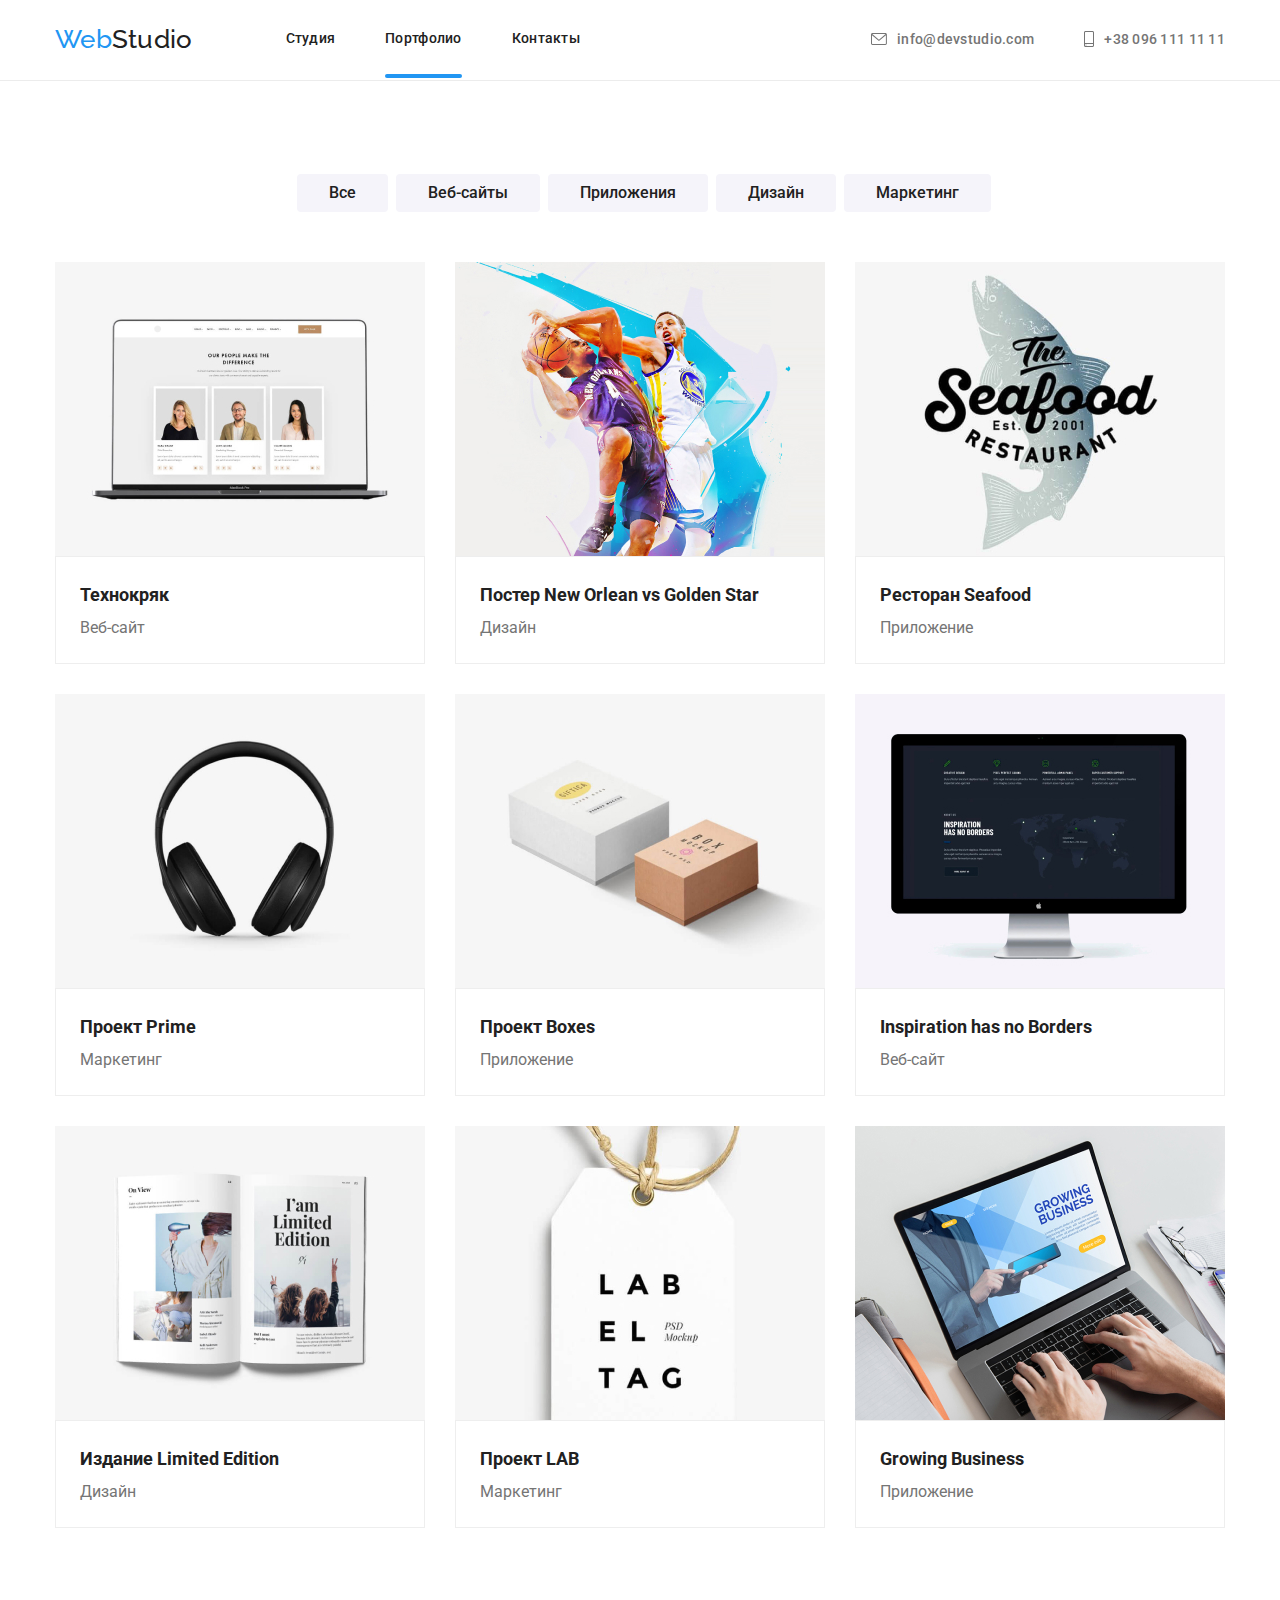
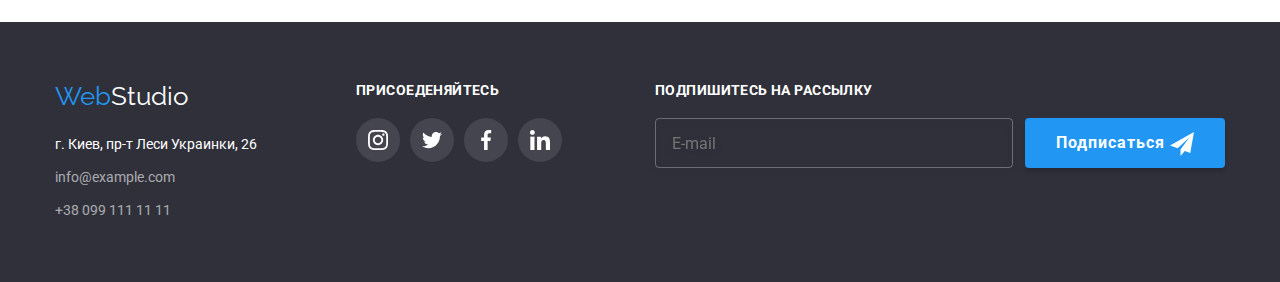
==== portfolio.html @ dbbdf0b3 "adding changes by bem" ====
<!DOCTYPE html>
<html lang="en">
  <head>
    <meta charset="UTF-8" />
    <meta http-equiv="X-UA-Compatible" content="IE=edge" />
    <meta name="viewport" content="width=device-width, initial-scale=1.0" />
    <title>Portfolio</title>
    <link rel="preconnect" href="https://fonts.gstatic.com" />
    <link href="https://fonts.googleapis.com/css2?family=Raleway:wght@700&family=Roboto:wght@400;500;700;900&display=swap" rel="stylesheet" />
    <link rel="stylesheet" href="https://cdnjs.cloudflare.com/ajax/libs/modern-normalize/1.0.0/modern-normalize.min.css" />
    <link rel="stylesheet" href="./css/style.css" />
  </head>

  <!--Шапка меню-->
  <body class="body">
    <header class="header">
      <div class="container main-nav">
        <nav class="header__list-header">
          <a class="logo-header header__logo-header" href="./"><span class="header__web-header">Web</span>Studio</a>
          <ul class="list-header-menu">
            <li><a href="./index.html">Студия</a></li>
            <li><a class="list-header-menu__active" href="./portfolio.html">Портфолио</a></li>
            <li><a href="#address">Контакты</a></li>
          </ul>
        </nav>

        <ul class="header-contacts">
          <li class="header-contacts__header-mail">
            <svg width="16" height="12">
              <use class="header-contacts__header-icons-mail" href="./image/icon/sprite.svg#icon-envelope"></use>
            </svg>
            <a class="contacts link" href="mailto:info@devstudio.com">info@devstudio.com</a>
          </li>
          <li class="header-contacts__header-tel">
            <svg width="10" height="16">
              <use class="header-contacts__header-icons-tel" href="./image/icon/sprite.svg#icon-smartphone"></use>
            </svg>
            <a class="contacts link" href="tel:+380961111111">+38 096 111 11 11</a>
          </li>
        </ul>
      </div>
    </header>

    <!--Кнопки-->
    <main>
      <section class="portfolio">
        <h1 class="visually-hidden">Portfolio</h1>
        <div class="container">
          <ul class="portfolio__button-portfolio">
            <li><button class="portfolio__all-button" type="button">Все</button></li>
            <li><button class="portfolio__all-button" type="button">Веб-сайты</button></li>
            <li><button class="portfolio__all-button" type="button">Приложения</button></li>
            <li><button class="portfolio__all-button" type="button">Дизайн</button></li>
            <li><button class="portfolio__all-button" type="button">Маркетинг</button></li>
          </ul>

          <!--Карточки-->

          <ul class="portfolio__card-list">
            <li class="portfolio__card">
              <a class="portfolio__card-link" href="">
                <div class="portfolio__card-images">
                  <img src="image/img1.jpg" alt="ноутбук с изображением веб-сайта" />
                  <div class="portfolio__card-overlay">
                    <p class="portfolio__text-paragraph">
                      Технокряк это современная площадка распространения коронавируса. Компании используют эту платформу для цифрового шпионажа и атак на защищённые сервера конкурентов. Технокряк это
                      современная площадка распространения коронавируса. Компании используют эту платформу для цифрового шпионажа и атак на защищённые сервера конкурентов.
                    </p>
                  </div>
                </div>
                <div class="portfolio__card-content">
                  <h3 class="portfolio__card-title">Технокряк</h3>
                  <p class="portfolio__card-description">Веб-сайт</p>
                </div>
              </a>
            </li>

            <li class="portfolio__card">
              <a class="portfolio__card-link" href="">
                <div class="portfolio__card-images">
                  <img src="image/img2.jpg" alt="постер баскетбол" />
                  <div class="portfolio__card-overlay">
                    <p class="portfolio__text-paragraph">
                      Технокряк это современная площадка распространения коронавируса. Компании используют эту платформу для цифрового шпионажа и атак на защищённые сервера конкурентов. Технокряк это
                      современная площадка распространения коронавируса. Компании используют эту платформу для цифрового шпионажа и атак на защищённые сервера конкурентов.
                    </p>
                  </div>
                </div>
                <div class="portfolio__card-content">
                  <h3 class="portfolio__card-title">Постер New Orlean vs Golden Star</h3>
                  <p class="portfolio__card-description">Дизайн</p>
                </div>
              </a>
            </li>

            <li class="portfolio__card">
              <a class="portfolio__card-link" href="">
                <div class="portfolio__card-images">
                  <img src="image/img3.jpg" alt="ресторан Seafood" />
                  <div class="portfolio__card-overlay">
                    <p class="portfolio__text-paragraph">
                      Технокряк это современная площадка распространения коронавируса. Компании используют эту платформу для цифрового шпионажа и атак на защищённые сервера конкурентов. Технокряк это
                      современная площадка распространения коронавируса. Компании используют эту платформу для цифрового шпионажа и атак на защищённые сервера конкурентов.
                    </p>
                  </div>
                </div>
                <div class="portfolio__card-content">
                  <h3 class="portfolio__card-title">Ресторан Seafood</h3>
                  <p class="portfolio__card-description">Приложение</p>
                </div>
              </a>
            </li>

            <li class="portfolio__card">
              <a class="portfolio__card-link" href="">
                <div class="portfolio__card-images">
                  <img src="image/img4.jpg" alt="наушники" />
                  <div class="portfolio__card-overlay">
                    <p class="portfolio__text-paragraph">
                      Технокряк это современная площадка распространения коронавируса. Компании используют эту платформу для цифрового шпионажа и атак на защищённые сервера конкурентов. Технокряк это
                      современная площадка распространения коронавируса. Компании используют эту платформу для цифрового шпионажа и атак на защищённые сервера конкурентов.
                    </p>
                  </div>
                </div>
                <div class="portfolio__card-content">
                  <h3 class="portfolio__card-title">Проект Prime</h3>
                  <p class="portfolio__card-description">Маркетинг</p>
                </div>
              </a>
            </li>

            <li class="portfolio__card">
              <a class="portfolio__card-link" href="">
                <div class="portfolio__card-images">
                  <img src="image/img5.jpg" alt="две коробки" />
                  <div class="portfolio__card-overlay">
                    <p class="portfolio__text-paragraph">
                      Технокряк это современная площадка распространения коронавируса. Компании используют эту платформу для цифрового шпионажа и атак на защищённые сервера конкурентов. Технокряк это
                      современная площадка распространения коронавируса. Компании используют эту платформу для цифрового шпионажа и атак на защищённые сервера конкурентов.
                    </p>
                  </div>
                </div>
                <div class="portfolio__card-content">
                  <h3 class="portfolio__card-title">Проект Boxes</h3>
                  <p class="portfolio__card-description">Приложение</p>
                </div>
              </a>
            </li>

            <li class="portfolio__card">
              <a class="portfolio__card-link" href="">
                <div class="portfolio__card-images">
                  <img src="image/img6.jpg" alt="монитор с картой" />
                  <div class="portfolio__card-overlay">
                    <p class="portfolio__text-paragraph">
                      Технокряк это современная площадка распространения коронавируса. Компании используют эту платформу для цифрового шпионажа и атак на защищённые сервера конкурентов. Технокряк это
                      современная площадка распространения коронавируса. Компании используют эту платформу для цифрового шпионажа и атак на защищённые сервера конкурентов.
                    </p>
                  </div>
                </div>
                <div class="portfolio__card-content">
                  <h3 class="portfolio__card-title">Inspiration has no Borders</h3>
                  <p class="portfolio__card-description">Веб-сайт</p>
                </div>
              </a>
            </li>

            <li class="portfolio__card">
              <a class="portfolio__card-link" href="">
                <div class="portfolio__card-images">
                  <img src="image/img7.jpg" alt="Издание Limited Edition" />
                  <div class="portfolio__card-overlay">
                    <p class="portfolio__text-paragraph">
                      Технокряк это современная площадка распространения коронавируса. Компании используют эту платформу для цифрового шпионажа и атак на защищённые сервера конкурентов. Технокряк это
                      современная площадка распространения коронавируса. Компании используют эту платформу для цифрового шпионажа и атак на защищённые сервера конкурентов.
                    </p>
                  </div>
                </div>
                <div class="portfolio__card-content">
                  <h3 class="portfolio__card-title">Издание Limited Edition</h3>
                  <p class="portfolio__card-description">Дизайн</p>
                </div>
              </a>
            </li>

            <li class="portfolio__card">
              <a class="portfolio__card-link" href="">
                <div class="portfolio__card-images">
                  <img src="image/img8.jpg" alt="бирка LAB" />
                  <div class="portfolio__card-overlay">
                    <p class="portfolio__text-paragraph">
                      Технокряк это современная площадка распространения коронавируса. Компании используют эту платформу для цифрового шпионажа и атак на защищённые сервера конкурентов. Технокряк это
                      современная площадка распространения коронавируса. Компании используют эту платформу для цифрового шпионажа и атак на защищённые сервера конкурентов.
                    </p>
                  </div>
                </div>
                <div class="portfolio__card-content">
                  <h3 class="portfolio__card-title">Проект LAB</h3>
                  <p class="portfolio__card-description">Маркетинг</p>
                </div>
              </a>
            </li>

            <li class="portfolio__card">
              <a class="portfolio__card-link" href="">
                <div class="portfolio__card-images">
                  <img src="image/img9.jpg" alt="ноутбук с изображением приложения" />
                  <div class="portfolio__card-overlay">
                    <p class="portfolio__text-paragraph">
                      Технокряк это современная площадка распространения коронавируса. Компании используют эту платформу для цифрового шпионажа и атак на защищённые сервера конкурентов. Технокряк это
                      современная площадка распространения коронавируса. Компании используют эту платформу для цифрового шпионажа и атак на защищённые сервера конкурентов.
                    </p>
                  </div>
                </div>
                <div class="portfolio__card-content">
                  <h3 class="portfolio__card-title">Growing Business</h3>
                  <p class="portfolio__card-description">Приложение</p>
                </div>
              </a>
            </li>
          </ul>
        </div>
      </section>
    </main>

    <!--Футер-->
    <footer class="footer">
      <div class="container footer__link">
        <div class="footer__list">
          <a class="logo" href="./"> <span class="web">Web</span>Studio</a>
          <address class="address">
            <ul class="address__list">
              <li><p class="address__paragraph">г. Киев, пр-т Леси Украинки, 26</p></li>
              <li><a class="address__contact-footer" href="mailto:info@example.com">info@example.com</a></li>
              <li><a class="address__contact-footer" href="tel:+380991111111">+38 099 111 11 11</a></li>
            </ul>
          </address>
        </div>

        <div class="footer__join">
          <p class="footer__join-text">Присоеденяйтесь</p>
          <ul class="social-list">
            <li class="social-list__item">
              <a class="social-list__link social-list__link--style">
                <svg width="20" height="20">
                  <use class="social-list__icon social-list__icon--style" href="./image/icon/sprite.svg#icon-instagram"></use>
                </svg>
              </a>
            </li>
            <li class="social-list__item">
              <a class="social-list__link social-list__link--style">
                <svg width="20" height="20">
                  <use class="social-list__icon social-list__icon--style" href="./image/icon/sprite.svg#icon-twitter"></use>
                </svg>
              </a>
            </li>
            <li class="social-list__item">
              <a class="social-list__link social-list__link--style">
                <svg width="20" height="20">
                  <use class="social-list__icon social-list__icon--style" href="./image/icon/sprite.svg#icon-facebook"></use>
                </svg>
              </a>
            </li>
            <li class="social-list__item">
              <a class="social-list__link social-list__link--style">
                <svg width="20" height="20">
                  <use class="social-list__icon social-list__icon--style" href="./image/icon/sprite.svg#icon-linkedin"></use>
                </svg>
              </a>
            </li>
          </ul>
        </div>

        <form class="subscribe">
          <p class="subscribe__footer-title">Подпишитесь на рассылку</p>
          <div class="subscribe__footer-row">
            <input class="subscribe__footer-mail" type="text" name="mail" id="name" placeholder="E-mail" />

            <button class="subscribe__footer-submit" type="submit">
              Подписаться
              <svg class="subscribe__form-send" width="24" height="24">
                <use href="./image/icon/icons-modal.svg#icon-icon-send"></use>
              </svg>
            </button>
          </div>
        </form>
      </div>
    </footer>
  </body>
</html>
---- css/style.css ----
/*сброс стилей*/

ul {
  list-style: none;
  margin: 0;
  padding: 0;
}
p,
h1,
h2,
h3,
h4 {
  margin: 0;
}

:root {
  --pretty-color: #2196f3;
  --while-color: #ffffff;
  --black-color: #212121;
  --grey-color: #757575;
  --dark-gray-color: #2f303a;
  --button-color: #f5f4fa;
  --footer-contacts-color: rgba(255, 255, 255, 0.6);
  --our-team-color: #f5f4fa;
  --icon-color: #afb1b8;
  --icon-footer-color: rgba(255, 255, 255, 0.1);
  --card-color: rgba(33, 150, 243, 0.9);
}

/*Шапка меню*/
section {
  padding-bottom: 94px;
  padding-top: 94px;
}
.body {
  font-family: 'Roboto', sans-serif;
  background: var(--while-color);
}
.container {
  width: 1200px;
  padding: 0px 15px;
  margin: auto;
}

.main-nav {
  display: flex;
  justify-content: space-between;
  align-items: center;
}
.header__logo-header {
  display: block;
  font-family: Raleway, sans-serif;
  font-size: 26px;
  line-height: 1.19;
  text-decoration: none;
  color: var(--black-color);
}
.header-contacts__header-mail,
.header-contacts__header-tel {
  align-items: center;
}
.header-contacts__header-mail,
.header-contacts__header-tel {
  cursor: pointer;
  display: flex;
  justify-content: space-between;
  align-items: center;
  fill: var(--grey-color);
}
.contacts {
  margin-left: 10px;
}
.header-contacts__header-icons:hover {
  transition-duration: 250ms;
  transition-timing-function: cubic-bezier(0.4, 0, 0.2, 1);
  color: #2196f3;
}

.header-contacts__header-mail:hover a,
.header-contacts__header-mail:hover .header-contacts__header-icons-mail,
.header-contacts__header-tel:hover a,
.header-contacts__header-tel:hover .header-contacts__header-icons-tel {
  transition-duration: 250ms;
  transition-timing-function: cubic-bezier(0.4, 0, 0.2, 1);
  color: #2196f3;
  fill: #2196f3;
}
.list-header-menu__active {
  position: relative;
  display: block;
}
.list-header-menu__active::after {
  position: absolute;
  content: '';
  top: 43px;
  display: block;
  border-radius: 2px;
  width: 100%;
  height: 4px;
  background: var(--pretty-color);
}
.list-header-menu__active:hover::after {
  background: var(--pretty-color);
  transition-duration: 250ms;
  transition-timing-function: cubic-bezier(0.4, 0, 0.2, 1);
}
.list-header-menu__active:hover.header__logo-header,
.header__web-header {
  color: var(--pretty-color);
}
.header .list-header-menu__active:visited {
  color: var(--pretty-color);
}
.header .header__logo-header:hover {
  color: var(--black-color);
}

.header__list-header {
  display: flex;
  align-items: center;
}
.list-header-menu {
  display: flex;
  margin-left: 93px;
}
.list-header-menu > li:not(:last-child) {
  margin-right: 50px;
}
.header-contacts {
  display: flex;
}
.header-contacts > li:not(:last-child) {
  margin-right: 50px;
}

.header-contacts > li {
  font-size: 14px;
  line-height: 1.14;
  font-weight: 500;
  letter-spacing: 0.02em;
}
.header {
  font-weight: 500;
  font-size: 14px;
  color: var(--black-color);
  display: flex;
  font-size: 14px;
  line-height: 1.14;
  font-weight: 500;
  letter-spacing: 0.02em;
  border-bottom: 1px solid #ececec;
  padding: 24px 0px 25px;
}

.header__list-header a,
.header__header-contacts a {
  color: #212121;
  text-decoration: none;
}
.list-header a:hover {
  color: var(--pretty-color);
  transition-duration: 250ms;
  transition-timing-function: cubic-bezier(0.4, 0, 0.2, 1);
}

a.contacts {
  text-decoration: none;
  font-size: 14px;
  line-height: 24px;
  color: var(--grey-color);
}

/*Герой студия*/

.visually-hidden:not(:focus):not(:active) {
  width: 1px;
  height: 1px;
  margin: -1px;
  border: 0;
  padding: 0;
  white-space: nowrap;
  clip-path: inset(100%);
  clip: rect(0 0 0 0);
  overflow: hidden;
}

/*герой*/
.hero {
  max-width: 1600px;
  height: 600px;
  margin-left: auto;
  margin-right: auto;
  outline: 1px solid #000000;
  background-image: linear-gradient(rgba(47, 48, 58, 0.4), rgba(47, 48, 58, 0.4)), url(../image/Imgfon.jpg);
  background-size: cover;
  background-position: center;
  background-repeat: no-repeat;
}

.hero {
  padding-top: 200px;
  padding-bottom: 200px;
  text-align: center;
}

.hero__title-hero {
  font-style: normal;
  font-weight: 900;
  text-transform: uppercase;

  font-size: 44px;
  line-height: 1.364em;
  text-align: center;
  color: var(--while-color);
  margin-bottom: 30px;
}
.button {
  cursor: pointer;
  font-weight: bold;
  font-style: normal;
  padding: 9.63px 32px;
  font-size: 16px;
  line-height: 30px;
  letter-spacing: 0.06em;
  background: var(--pretty-color);
  color: var(--while-color);
  box-shadow: 0px 4px 4px rgba(0, 0, 0, 0.15);
  border-radius: 4px;
  border: none;
}
.backdrop.is-hidden {
  visibility: hidden;
  opacity: 0;
  pointer-events: none;
}
.backdrop {
  position: fixed;
  z-index: 1;
  right: 0;
  bottom: 0;
  left: 0px;
  top: 0px;
  background-color: rgba(0, 0, 0, 0.2);
}

/*4 пункта иконки*/
.features__advantages {
  display: flex;
  flex-direction: row;
  justify-content: space-between;
}
.features__advantages-link {
  cursor: pointer;
  display: flex;
  justify-content: center;
  align-items: center;
  flex-direction: row;
  width: 270px;
  height: 120px;
  margin-bottom: 30px;
  background: var(--button-color);
}
.features__list {
  display: flex;
  flex-wrap: wrap;
  margin-bottom: 94px;
}

.features__list-title {
  flex-basis: calc((100% - 90px) / 4);
  margin-right: 30px;
}
.features__list-title:last-child {
  margin: 0;
}
.features__list > li {
  display: inline-block;
  font-size: 14px;
  line-height: 1.14;
  font-weight: 500;
  letter-spacing: 0.02em;
}

.features__work-list {
  font-size: 36px;
  line-height: 42px;
  color: var(--black-color);
  text-align: center;
}
.features__advantages-icon {
  position: relative;
  display: flex;
  flex-wrap: wrap;
}
.title-features {
  font-size: 14px;
  line-height: 16px;
  color: var(--black-color);
  text-transform: uppercase;
  margin-bottom: 10px;
}
.features__description {
  font-style: normal;
  font-size: 14px;
  line-height: 1.714;
  color: var(--grey-color);
  letter-spacing: 0.03em;
}

/*Занятие студия*/
.work {
  font-size: 36px;
  line-height: 42px;
  color: var(--black-color);
  text-align: center;
  margin-bottom: 50px;
}
.features__work-list {
  display: flex;
  flex-wrap: wrap;
}
.features__work-image {
  position: relative;
  flex-basis: calc((100% - 60px) / 3);
  margin-right: 30px;
  margin-bottom: 50px;
}
.features__work-image:last-child {
  margin-right: 0;
}

.features__text-on-picture {
  font-size: 14px;
  font-weight: bold;
  text-align: center;
  letter-spacing: 0.03em;
  text-transform: uppercase;

  color: #ffffff;
}
.features__fon-pictures {
  position: absolute;
  display: flex;
  justify-content: center;
  align-items: center;
  left: 0;
  bottom: 0;
  width: 100%;
  height: 70px;
  background: rgba(47, 48, 58, 0.8);
}
/*Команда*/
.team {
  background: var(--our-team-color);
}

.team__team-list {
  display: flex;
  flex-wrap: wrap;
}
.team__command {
  flex-basis: calc((100% - 90px) / 4);
  margin-right: 30px;
  background: var(--while-color);
  border-radius: 0px 0px 4px 4px;
  box-shadow: 0px 1px 3px rgba(0, 0, 0, 0.12), 0px 1px 1px rgba(0, 0, 0, 0.14), 0px 2px 1px rgba(0, 0, 0, 0.2);
}
.team__command:last-child {
  margin-right: 0;
}
.team__our-list {
  text-align: center;
  padding: 30px 32px;
}
.title-team {
  font-size: 36px;
  line-height: 42px;
  color: var(--black-color);
  text-align: center;
  margin-bottom: 50px;
}
.team__name {
  font-weight: 500;
  font-size: 16px;
  line-height: 19px;
  color: var(--black-color);
  margin-bottom: 10px;
}

.team__profession {
  font-size: 16px;
  line-height: 19px;
  color: var(--grey-color);
  margin-bottom: 10px;
}
.social-list {
  display: flex;
  justify-content: space-between;
  margin-bottom: 0;
  margin-top: 16px;
}
.social-list__link {
  width: 44px;
  height: 44px;
  display: flex;
  justify-content: center;
  align-items: center;
  border-radius: 50%;
}
.social-list__link:hover {
  transition-duration: 250ms;
  transition-timing-function: cubic-bezier(0.4, 0, 0.2, 1);
  cursor: pointer;
  background: var(--pretty-color);
}
.social-list__link:hover use {
  fill: var(--while-color);
}

.social-list__icon-team {
  width: 20px;
  height: 20px;
  fill: var(--icon-color);
}

/*Кнопки портфолио*/
.portfolio__button-portfolio {
  display: flex;
  justify-content: center;
  margin-bottom: 50px;
}
.portfolio__button-portfolio > li {
  text-align: center;
  font-size: 16px;
  line-height: 1.625;
  top: 174px;
  left: 495px;
  padding-left: 8px;
}
.portfolio__all-button {
  cursor: pointer;
  background: var(--button-color);
  border-radius: 4px;
  padding: 10px 32px;
  font-weight: 500;
  color: var(--black-color);
  border: none;
}
.portfolio__button-portfolio .portfolio__all-button:hover,
.portfolio__button-portfolio .portfolio__all-button:focus {
  color: var(--while-color);
  background: var(--pretty-color);
  box-shadow: 0px 3px 1px rgba(0, 0, 0, 0.1), 0px 1px 2px rgba(0, 0, 0, 0.08), 0px 2px 2px rgba(0, 0, 0, 0.12);
  transition-duration: 250ms;
  transition-timing-function: cubic-bezier(0.4, 0, 0.2, 1);
}

/*Карточки*/
.portfolio__card-title {
  font-size: 18px;
  line-height: 2;
  color: var(--black-color);
  margin: 0;
}
.portfolio__card-description {
  font-size: 16px;
  line-height: 1.875;
  color: var(--grey-color);
  margin: 0;
}
.portfolio__card-list {
  display: flex;
  flex-wrap: wrap;
}
.portfolio__card-list .card:hover,
.portfolio__card-list .card:focus {
  box-shadow: 0px 1px 1px rgba(0, 0, 0, 0.12), 0px 4px 4px rgba(0, 0, 0, 0.06), 1px 4px 6px rgba(0, 0, 0, 0.16);
  transition-duration: 250ms;
  transition-timing-function: cubic-bezier(0.4, 0, 0.2, 1);
}
.portfolio__card {
  cursor: pointer;
  margin-right: 30px;
  margin-bottom: 30px;
  flex-basis: calc((100% - 60px) / 3);
}

.portfolio__card:nth-child(3n) {
  margin-right: 0;
}
.portfolio__card:nth-last-child(-n + 3) {
  margin-bottom: 0;
}
.portfolio__card-content {
  border: 1px solid #eeeeee;
  background: var(--while-color);
  padding: 20px 24px;
}
img {
  display: block;
  max-width: 100%;
  height: auto;
  width: 100%;
}
.portfolio__card-link {
  text-decoration: none;
}
.portfolio__card-images {
  position: relative;
  overflow: hidden;
}
.portfolio__card-overlay {
  position: absolute;
  display: flex;
  align-items: ce;
  overflow-y: scroll;
  transform: translatey(100%);
  width: 100%;
  height: 100%;
  padding: 24px;
  top: 0;
  transition-duration: 250ms;
  transition-timing-function: cubic-bezier(0.4, 0, 0.2, 1);
}

.portfolio__card-link:hover .portfolio__card-overlay {
  box-shadow: 0px 1px 1px rgba(0, 0, 0, 0.12), 0px 4px 4px rgba(0, 0, 0, 0.06), 1px 4px 6px rgba(0, 0, 0, 0.16);
  transform: translatey(0);
  background: var(--card-color);
  color: var(--while-color);
}

.portfolio__text-paragraph {
  font-size: 18px;
  line-height: 28px;
  letter-spacing: 0.03em;
}
/*Постоянные клиенты*/
.clients .clients__title {
  font-weight: bold;
  font-size: 36px;
  line-height: 42px;
  text-align: center;
  letter-spacing: 0.03em;
  margin-bottom: 50px;
}
.clients__list {
  display: flex;
  flex-direction: row;
  justify-content: space-between;
}

.clients__link {
  cursor: pointer;
  display: flex;
  justify-content: center;
  align-items: center;
  flex-direction: row;
  width: 170px;
  height: 92px;
  border: 1px solid #afb1b8;
  box-sizing: border-box;
  border-radius: 4px;
}
.clients__link:hover .clients__icon {
  transition-duration: 250ms;
  transition-timing-function: cubic-bezier(0.4, 0, 0.2, 1);
  fill: var(--pretty-color);
}
.clients__link:hover {
  transition-duration: 250ms;
  transition-timing-function: cubic-bezier(0.4, 0, 0.2, 1);
  border-color: var(--pretty-color);
}
.clients__icon {
  transition-duration: 250ms;
  transition-timing-function: cubic-bezier(0.4, 0, 0.2, 1);
  fill: var(--icon-color);
}
/*Футер*/
.footer {
  background: var(--dark-gray-color);
  border: none;
  padding-top: 60px;
  padding-bottom: 60px;
}

.address .logo:hover {
  color: var(--while-color);
}

.address .address__contact-footer:hover {
  transition-duration: 250ms;
  transition-timing-function: cubic-bezier(0.4, 0, 0.2, 1);
  color: #2196f3;
}
.footer__list {
  width: 231px;
}
.footer__link {
  display: flex;
  flex-direction: row;
}
.logo {
  display: block;
  font-family: Raleway;
  font-size: 26px;
  text-decoration: none;
  color: var(--while-color);
  width: 145px;

  margin-bottom: 20px;
}
.logo .web {
  color: var(--pretty-color);
}

.address__paragraph {
  font-style: normal;
  font-size: 14px;
  line-height: 24px;
  color: var(--while-color);
}
.address__contact-footer {
  font-style: normal;
  font-size: 14px;
  line-height: 24px;
  color: var(--footer-contacts-color);
  text-decoration: none;
}

.address__list > li:not(:last-child) {
  margin-bottom: 9px;
}
.footer__join {
  margin-left: 70px;
}
.social-list__icon {
  fill: var(--while-color);

  margin-left: 70px;
  width: 206px;
}

.footer__join-text {
  font-weight: bold;
  margin-bottom: 20px;
  font-size: 14px;
  letter-spacing: 0.03em;
  text-transform: uppercase;
  color: var(--while-color);
}
.social-list__link--style {
  fill: var(--while-color);
  background: var(--icon-footer-color);
  border-radius: 50%;
}
.social-list__item:not(:last-child) {
  margin-right: 10px;
}
.subscribe {
  margin-left: 93px;
}
.subscribe__footer-title {
  font-weight: bold;
  font-size: 14px;
  line-height: 16px;
  letter-spacing: 0.03em;
  text-transform: uppercase;
  color: var(--while-color);
}
.subscribe__footer-row {
  display: flex;
  flex-direction: row;
}

.subscribe__footer-mail {
  outline: none;
  width: 358px;
  height: 50px;
  margin-top: 20px;
  padding: 15px 16px;
  background: none;
  border: 1px solid rgba(255, 255, 255, 0.3);
  box-sizing: border-box;
  filter: drop-shadow(0px 4px 4px rgba(0, 0, 0, 0.15));
  border-radius: 4px;
}
.subscribe__footer-submit {
  cursor: pointer;
  font-weight: bold;
  font-style: normal;
  width: 200px;
  height: 50px;
  margin-top: 20px;
  margin-left: 12px;
  font-size: 16px;
  line-height: 30px;
  letter-spacing: 0.06em;
  background: var(--pretty-color);
  color: var(--while-color);
  box-shadow: 0px 4px 4px rgba(0, 0, 0, 0.15);
  border-radius: 4px;
  border: none;
}
.subscribe__form-send {
  vertical-align: middle;
}
/*Модальное окно,форма*/
.modal {
  position: absolute;
  top: 50%;
  left: 50%;
  transform: translate(-50%, -50%);
  opacity: 1;
  width: 528px;
  height: 581px;
  background: #ffffff;
  box-shadow: 0px 1px 3px rgba(0, 0, 0, 0.12), 0px 1px 1px rgba(0, 0, 0, 0.14), 0px 2px 1px rgba(0, 0, 0, 0.2);
  border-radius: 4px;
}

.modal__vector-icon {
  cursor: pointer;
  width: 30px;
  height: 30px;
  padding: 0;
  margin-top: 8px;
  margin-left: 490px;
  background: #ffffff;
  border: 1px solid rgba(0, 0, 0, 0.1);
  border-radius: 50%;
}
.modal__vector-icon:hover {
  fill: var(--pretty-color);
}
.modal__vector-icons {
  position: absolute;
  bottom: 14px;
  left: 14px;
}
.form {
  position: absolute;
  margin-left: auto;
  margin-right: auto;
  padding: 0px 40px;
}

.form__text {
  margin-bottom: 12px;
  font-weight: bold;
  font-size: 20px;
  line-height: 23px;
  text-align: center;
  letter-spacing: 0.03em;
}
.form__field {
  position: relative;
  display: flex;
  flex-direction: column;
  margin-bottom: 10px;
}

.form__field label {
  cursor: pointer;
  padding-bottom: 4px;
  color: var(--grey-color);
  font-size: 12px;
  line-height: 14px;
  letter-spacing: 0.01em;
}
.form__field input {
  cursor: pointer;
  height: 40px;
  border: 1px solid rgba(33, 33, 33, 0.2);
  box-sizing: border-box;
  border-radius: 4px;
  background: #ffffff;
}
.form__submit {
  position: absolute;
  left: 50%;
  transform: translateX(-50%);
  display: inline-block;
  margin-top: 30px;
  margin-left: 0;
  margin-right: auto;
  margin-bottom: 40px;
  cursor: pointer;
  font-weight: bold;
  font-style: normal;
  padding: 10px 55px;
  font-size: 16px;
  line-height: 30px;
  letter-spacing: 0.06em;
  background: var(--pretty-color);
  color: var(--while-color);
  box-shadow: 0px 4px 4px rgba(0, 0, 0, 0.15);
  border-radius: 4px;
  border: none;
}
textarea {
  resize: none;
  height: 120px;
  border: 1px solid rgba(33, 33, 33, 0.2);
  box-sizing: border-box;
  border-radius: 4px;
  background: #ffffff;
  font-size: 14px;
  line-height: 16px;
  letter-spacing: 0.01em;
}

.form__comment {
  cursor: pointer;
  outline: none;
  padding: 12px 16px;
  font-size: 12px;
  line-height: 14px;
  letter-spacing: 0.01em;
  transition-duration: 250ms;
  transition-timing-function: cubic-bezier(0.4, 0, 0.2, 1);
}
.form__comment:focus,
.form__input:focus {
  border-color: var(--pretty-color);
}
.form__input:focus + .form__icon-field use {
  fill: var(--pretty-color);
}
.form__icon-field {
  position: absolute;
  bottom: 14px;
  left: 14px;
}
.form__input {
  outline: none;
  padding: 12px 42px;
  transition-duration: 250ms;
  transition-timing-function: cubic-bezier(0.4, 0, 0.2, 1);
}

textarea::-webkit-input-placeholder {
  color: rgba(117, 117, 117, 0.5);
}
.form__form-checkbox {
  margin-top: 20px;
}
.form__checkbox-icon {
  display: flex;
  align-items: center;
  margin-right: 9px;
  width: 16px;
  height: 16px;
  background: var(--while-color);
  border: 2px solid var(--black-color);
  border-radius: 4px;
  transition-duration: 250ms;
  transition-timing-function: cubic-bezier(0.4, 0, 0.2, 1);
}
.form__checkbox:checked + .form__checkbox-icon {
  background-color: rgba(33, 149, 243, 0.952);
  border: 2px solid rgba(33, 150, 243, 0.9);
}
.form__label {
  display: flex;
  justify-content: center;
  align-items: center;
  font-size: 14px;
  line-height: 24px;
  letter-spacing: 0.03em;
  color: var(--grey-color);
  transition-duration: 250ms;
  transition-timing-function: cubic-bezier(0.4, 0, 0.2, 1);
}
.form__checkbox-link {
  margin-left: 5px;
  line-height: 1.71;
  color: var(--pretty-color);
}

.form__checkbox {
  -webkit-appearance: none;
  -moz-appearance: none;
  appearance: none;
  position: relative;
}
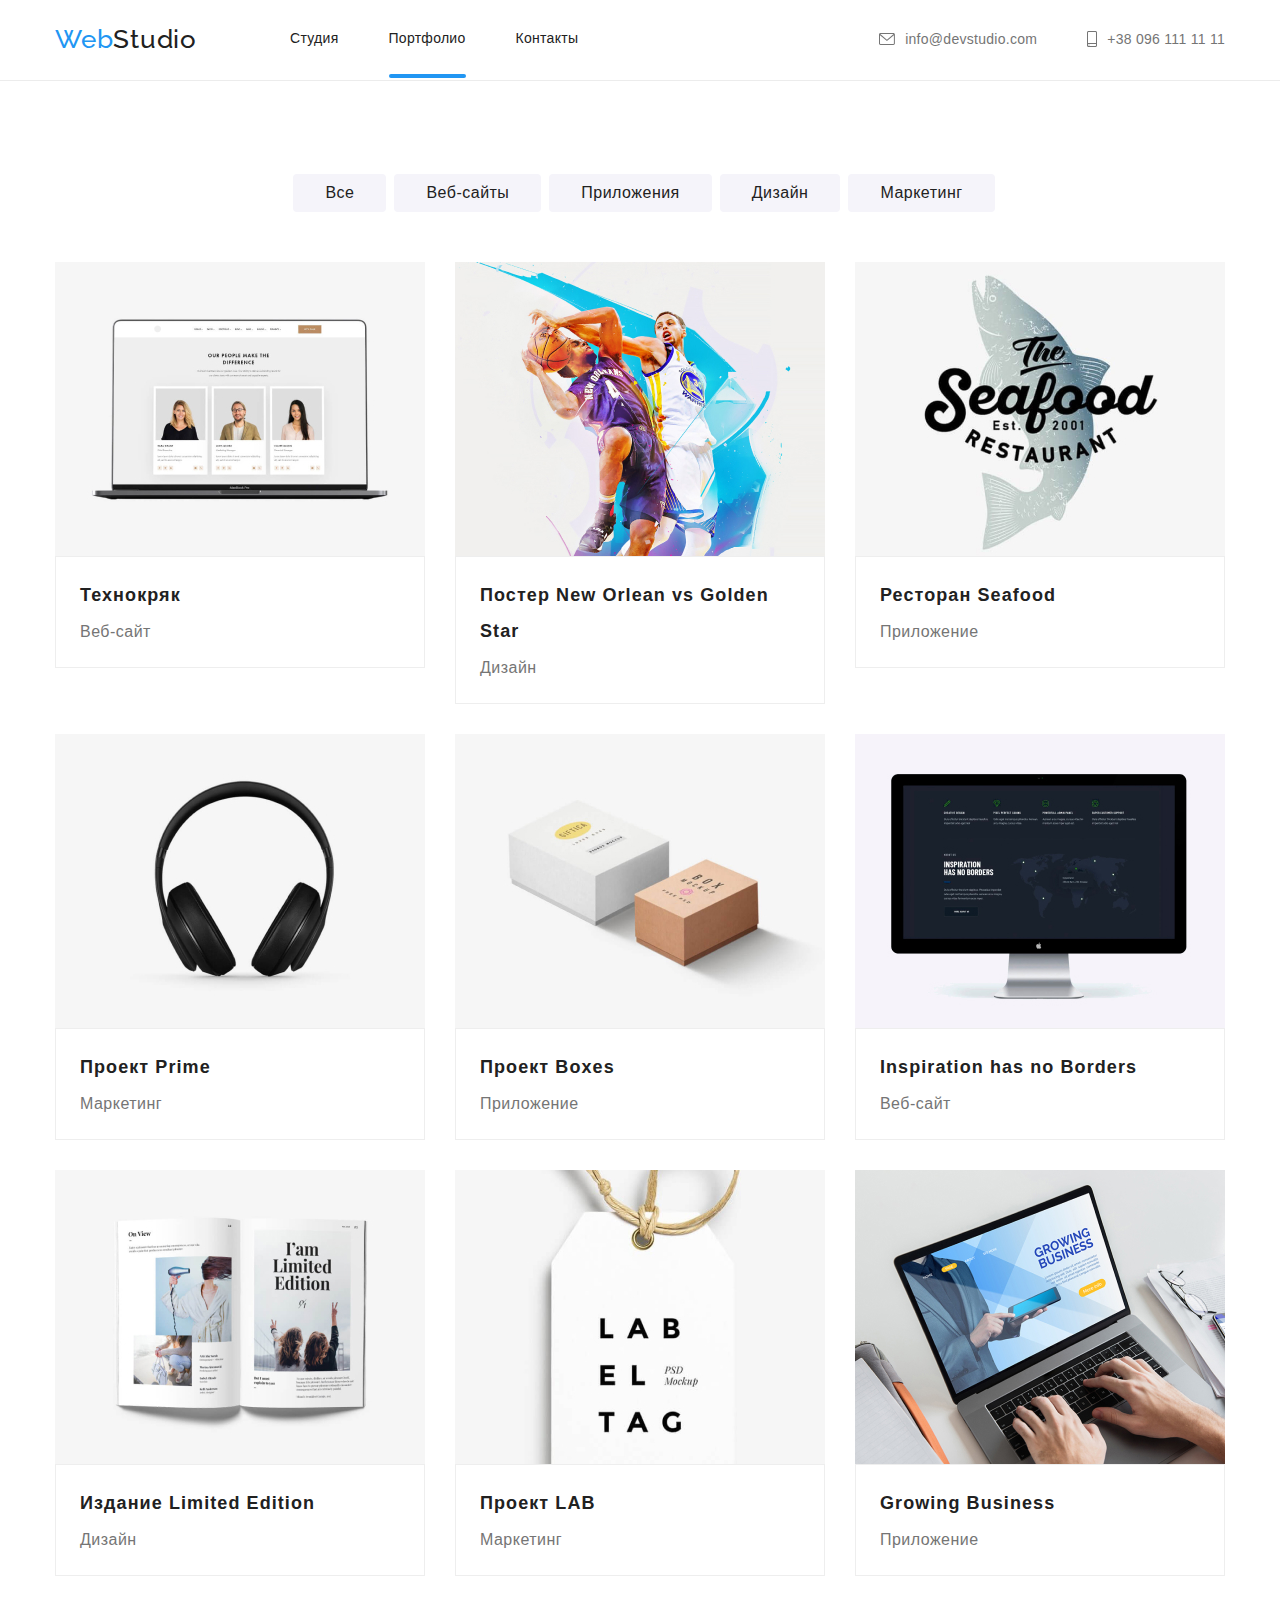
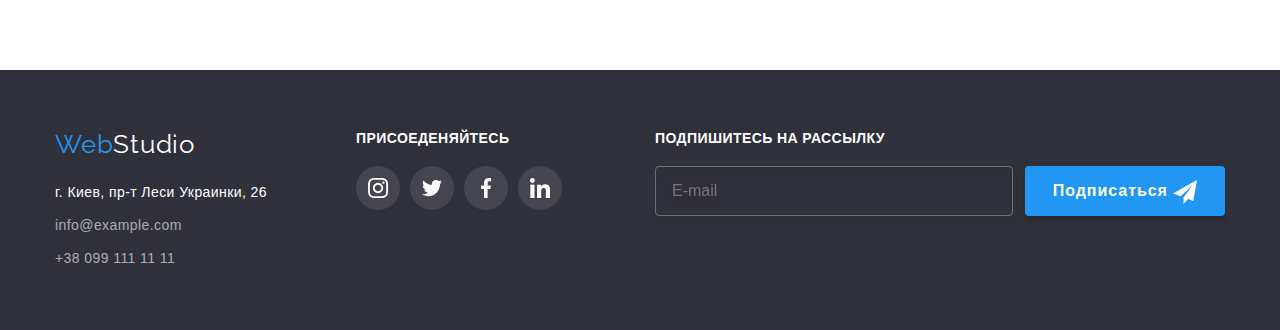
==== commit 6b4dcfcf: "changing css to scss file; error correction" ====
--- a/portfolio.html
+++ b/portfolio.html
@@ -8,34 +8,35 @@
     <link rel="preconnect" href="https://fonts.gstatic.com" />
     <link href="https://fonts.googleapis.com/css2?family=Raleway:wght@700&family=Roboto:wght@400;500;700;900&display=swap" rel="stylesheet" />
     <link rel="stylesheet" href="https://cdnjs.cloudflare.com/ajax/libs/modern-normalize/1.0.0/modern-normalize.min.css" />
-    <link rel="stylesheet" href="./css/style.css" />
+    <!-- <link rel="stylesheet" href="./css/style.css" /> -->
+    <link rel="stylesheet" href="./css/main.min.css" />
   </head>
 
   <!--Шапка меню-->
   <body class="body">
     <header class="header">
       <div class="container main-nav">
-        <nav class="header__list-header">
-          <a class="logo-header header__logo-header" href="./"><span class="header__web-header">Web</span>Studio</a>
+        <nav class="header__list">
+          <a class="logo-header header__logo" href="./index.html"><span class="header__web-header">Web</span>Studio</a>
           <ul class="list-header-menu">
-            <li><a href="./index.html">Студия</a></li>
+            <li><a  href="./index.html">Студия</a></li>
             <li><a class="list-header-menu__active" href="./portfolio.html">Портфолио</a></li>
             <li><a href="#address">Контакты</a></li>
           </ul>
         </nav>
 
-        <ul class="header-contacts">
-          <li class="header-contacts__header-mail">
+         <ul class="header-contacts">
+          <li class="header-contacts__link">
             <svg width="16" height="12">
-              <use class="header-contacts__header-icons-mail" href="./image/icon/sprite.svg#icon-envelope"></use>
+              <use class="header-contacts__icons" href="./image/icon/sprite.svg#icon-envelope"></use>
             </svg>
-            <a class="contacts link" href="mailto:info@devstudio.com">info@devstudio.com</a>
+            <a class="contacts " href="mailto:info@devstudio.com">info@devstudio.com</a>
           </li>
-          <li class="header-contacts__header-tel">
+          <li class="header-contacts__link">
             <svg width="10" height="16">
-              <use class="header-contacts__header-icons-tel" href="./image/icon/sprite.svg#icon-smartphone"></use>
+              <use class="header-contacts__icons" href="./image/icon/sprite.svg#icon-smartphone"></use>
             </svg>
-            <a class="contacts link" href="tel:+380961111111">+38 096 111 11 11</a>
+            <a class="contacts " href="tel:+380961111111">+38 096 111 11 11</a>
           </li>
         </ul>
       </div>
@@ -271,7 +272,7 @@
           </ul>
         </div>
 
-        <form class="subscribe">
+        <form class="subscribe" autocomplete="off">
           <p class="subscribe__footer-title">Подпишитесь на рассылку</p>
           <div class="subscribe__footer-row">
             <input class="subscribe__footer-mail" type="text" name="mail" id="name" placeholder="E-mail" />
--- a/css/style.css
+++ b/css/style.css
@@ -18,13 +18,17 @@
   --while-color: #ffffff;
   --black-color: #212121;
   --grey-color: #757575;
-  --dark-gray-color: #2f303a;
+  --dark-grey-color: #2f303a;
   --button-color: #f5f4fa;
   --footer-contacts-color: rgba(255, 255, 255, 0.6);
   --our-team-color: #f5f4fa;
   --icon-color: #afb1b8;
   --icon-footer-color: rgba(255, 255, 255, 0.1);
   --card-color: rgba(33, 150, 243, 0.9);
+  --backdrop-color:rgba(0, 0, 0, 0.2);
+  --fon-on-picture:rgba(47, 48, 58, 0.8);
+  --texterea-color:rgba(117, 117, 117, 0.5);
+
 }
 
 /*Шапка меню*/
@@ -47,20 +51,17 @@
   justify-content: space-between;
   align-items: center;
 }
-.header__logo-header {
+.header__logo{
   display: block;
-  font-family: Raleway, sans-serif;
+  font-family: 'Raleway', sans-serif;
   font-size: 26px;
   line-height: 1.19;
   text-decoration: none;
   color: var(--black-color);
 }
-.header-contacts__header-mail,
-.header-contacts__header-tel {
-  align-items: center;
-}
-.header-contacts__header-mail,
-.header-contacts__header-tel {
+
+.header-contacts__link{
+  align-items: center;
   cursor: pointer;
   display: flex;
   justify-content: space-between;
@@ -70,20 +71,16 @@
 .contacts {
   margin-left: 10px;
 }
-.header-contacts__header-icons:hover {
-  transition-duration: 250ms;
-  transition-timing-function: cubic-bezier(0.4, 0, 0.2, 1);
-  color: #2196f3;
-}
-
-.header-contacts__header-mail:hover a,
-.header-contacts__header-mail:hover .header-contacts__header-icons-mail,
-.header-contacts__header-tel:hover a,
-.header-contacts__header-tel:hover .header-contacts__header-icons-tel {
-  transition-duration: 250ms;
-  transition-timing-function: cubic-bezier(0.4, 0, 0.2, 1);
-  color: #2196f3;
-  fill: #2196f3;
+.header-contacts__icons:hover {
+  transition-duration: 250ms;
+  transition-timing-function: cubic-bezier(0.4, 0, 0.2, 1);
+  color:var(--pretty-color);
+}
+.header-contacts__link:hover .header-contacts__icons{
+  transition-duration: 250ms;
+  transition-timing-function: cubic-bezier(0.4, 0, 0.2, 1);
+  color: var(--pretty-color);
+  fill:var(--pretty-color);
 }
 .list-header-menu__active {
   position: relative;
@@ -91,7 +88,7 @@
 }
 .list-header-menu__active::after {
   position: absolute;
-  content: '';
+  content:"";
   top: 43px;
   display: block;
   border-radius: 2px;
@@ -104,18 +101,18 @@
   transition-duration: 250ms;
   transition-timing-function: cubic-bezier(0.4, 0, 0.2, 1);
 }
-.list-header-menu__active:hover.header__logo-header,
+.list-header-menu__active:hover.header__logo,
 .header__web-header {
   color: var(--pretty-color);
 }
 .header .list-header-menu__active:visited {
   color: var(--pretty-color);
 }
-.header .header__logo-header:hover {
-  color: var(--black-color);
-}
-
-.header__list-header {
+.header .header__logo:hover {
+  color: var(--black-color);
+}
+
+.header__list {
   display: flex;
   align-items: center;
 }
@@ -144,17 +141,15 @@
   font-size: 14px;
   color: var(--black-color);
   display: flex;
-  font-size: 14px;
   line-height: 1.14;
-  font-weight: 500;
   letter-spacing: 0.02em;
   border-bottom: 1px solid #ececec;
   padding: 24px 0px 25px;
 }
 
-.header__list-header a,
+.header__list a,
 .header__header-contacts a {
-  color: #212121;
+  color: var(--black-color);
   text-decoration: none;
 }
 .list-header a:hover {
@@ -240,7 +235,7 @@
   bottom: 0;
   left: 0px;
   top: 0px;
-  background-color: rgba(0, 0, 0, 0.2);
+  background-color:var(--backdrop-color);
 }
 
 /*4 пункта иконки*/
@@ -335,8 +330,7 @@
   text-align: center;
   letter-spacing: 0.03em;
   text-transform: uppercase;
-
-  color: #ffffff;
+  color: var(--while-color);
 }
 .features__fon-pictures {
   position: absolute;
@@ -347,7 +341,8 @@
   bottom: 0;
   width: 100%;
   height: 70px;
-  background: rgba(47, 48, 58, 0.8);
+  background:var(--fon-on-picture);
+
 }
 /*Команда*/
 .team {
@@ -511,8 +506,6 @@
 }
 .portfolio__card-overlay {
   position: absolute;
-  display: flex;
-  align-items: ce;
   overflow-y: scroll;
   transform: translatey(100%);
   width: 100%;
@@ -524,8 +517,9 @@
 }
 
 .portfolio__card-link:hover .portfolio__card-overlay {
-  box-shadow: 0px 1px 1px rgba(0, 0, 0, 0.12), 0px 4px 4px rgba(0, 0, 0, 0.06), 1px 4px 6px rgba(0, 0, 0, 0.16);
-  transform: translatey(0);
+ 
+border: 1px solid #EEEEEE;
+ transform: translatey(0);
   background: var(--card-color);
   color: var(--while-color);
 }
@@ -579,7 +573,7 @@
 }
 /*Футер*/
 .footer {
-  background: var(--dark-gray-color);
+  background: var(--dark-grey-color);
   border: none;
   padding-top: 60px;
   padding-bottom: 60px;
@@ -592,7 +586,7 @@
 .address .address__contact-footer:hover {
   transition-duration: 250ms;
   transition-timing-function: cubic-bezier(0.4, 0, 0.2, 1);
-  color: #2196f3;
+  color:var(--pretty-color);
 }
 .footer__list {
   width: 231px;
@@ -673,18 +667,27 @@
   display: flex;
   flex-direction: row;
 }
-
+.subscribe__footer-mail:focus{
+   border-color: var(--while-color);
+   transition-duration: 250ms;
+  transition-timing-function: cubic-bezier(0.4, 0, 0.2, 1);
+
+}
 .subscribe__footer-mail {
+  cursor: pointer;
   outline: none;
   width: 358px;
   height: 50px;
   margin-top: 20px;
   padding: 15px 16px;
+   font-size: 16px;
+  font-weight: 16px;
   background: none;
   border: 1px solid rgba(255, 255, 255, 0.3);
   box-sizing: border-box;
   filter: drop-shadow(0px 4px 4px rgba(0, 0, 0, 0.15));
   border-radius: 4px;
+  color: var(--while-color);
 }
 .subscribe__footer-submit {
   cursor: pointer;
@@ -715,7 +718,7 @@
   opacity: 1;
   width: 528px;
   height: 581px;
-  background: #ffffff;
+  background: var(--while-color);
   box-shadow: 0px 1px 3px rgba(0, 0, 0, 0.12), 0px 1px 1px rgba(0, 0, 0, 0.14), 0px 2px 1px rgba(0, 0, 0, 0.2);
   border-radius: 4px;
 }
@@ -727,7 +730,7 @@
   padding: 0;
   margin-top: 8px;
   margin-left: 490px;
-  background: #ffffff;
+  background: var(--while-color);
   border: 1px solid rgba(0, 0, 0, 0.1);
   border-radius: 50%;
 }
@@ -775,7 +778,9 @@
   border: 1px solid rgba(33, 33, 33, 0.2);
   box-sizing: border-box;
   border-radius: 4px;
-  background: #ffffff;
+  font-size: 14px;
+  font-weight: 14px;
+  background: var(--while-color);
 }
 .form__submit {
   position: absolute;
@@ -790,7 +795,7 @@
   font-weight: bold;
   font-style: normal;
   padding: 10px 55px;
-  font-size: 16px;
+  font-size: 12px;
   line-height: 30px;
   letter-spacing: 0.06em;
   background: var(--pretty-color);
@@ -805,9 +810,9 @@
   border: 1px solid rgba(33, 33, 33, 0.2);
   box-sizing: border-box;
   border-radius: 4px;
-  background: #ffffff;
-  font-size: 14px;
-  line-height: 16px;
+  background: var(--while-color);
+  font-size: 14px;
+  line-height: 14px;
   letter-spacing: 0.01em;
 }
 
@@ -815,7 +820,7 @@
   cursor: pointer;
   outline: none;
   padding: 12px 16px;
-  font-size: 12px;
+  font-size: 14px;
   line-height: 14px;
   letter-spacing: 0.01em;
   transition-duration: 250ms;
@@ -841,7 +846,8 @@
 }
 
 textarea::-webkit-input-placeholder {
-  color: rgba(117, 117, 117, 0.5);
+  color: var(--texterea-color);
+
 }
 .form__form-checkbox {
   margin-top: 20px;
@@ -884,4 +890,4 @@
   -moz-appearance: none;
   appearance: none;
   position: relative;
-}
+}--- a/css/main.min.css
+++ b/css/main.min.css
@@ -0,0 +1,2 @@
+/*! modern-normalize v1.0.0 | MIT License | https://github.com/sindresorhus/modern-normalize */*,*::before,*::after{-webkit-box-sizing:border-box;box-sizing:border-box}:root{-moz-tab-size:4;-o-tab-size:4;tab-size:4}html{line-height:1.15;-webkit-text-size-adjust:100%}body{margin:0}body{font-family:system-ui,-apple-system,"Segoe UI",Roboto,Helvetica,Arial,sans-serif,"Apple Color Emoji","Segoe UI Emoji"}hr{height:0;color:inherit}abbr[title]{-webkit-text-decoration:underline dotted;text-decoration:underline dotted}b,strong{font-weight:bolder}code,kbd,samp,pre{font-family:ui-monospace, SFMono-Regular, Consolas, 'Liberation Mono', Menlo, monospace;font-size:1em}small{font-size:80%}sub,sup{font-size:75%;line-height:0;position:relative;vertical-align:baseline}sub{bottom:-0.25em}sup{top:-0.5em}table{text-indent:0;border-color:inherit}button,input,optgroup,select,textarea{font-family:inherit;font-size:100%;line-height:1.15;margin:0}button,select{text-transform:none}button,[type='button'],[type='reset'],[type='submit']{-webkit-appearance:button}::-moz-focus-inner{border-style:none;padding:0}:-moz-focusring{outline:1px dotted ButtonText}:-moz-ui-invalid{box-shadow:none}legend{padding:0}progress{vertical-align:baseline}::-webkit-inner-spin-button,::-webkit-outer-spin-button{height:auto}[type='search']{-webkit-appearance:textfield;outline-offset:-2px}::-webkit-search-decoration{-webkit-appearance:none}::-webkit-file-upload-button{-webkit-appearance:button;font:inherit}summary{display:list-item}@font-face{font-family:'Roboto';font-style:normal;font-weight:400;src:url("../fonts/roboto-v20-latin_cyrillic-regular.eot");src:local(""),url("../fonts/roboto-v20-latin_cyrillic-regular.eot?#iefix") format("embedded-opentype"),url("../fonts/roboto-v20-latin_cyrillic-regular.woff2") format("woff2"),url("../fonts/roboto-v20-latin_cyrillic-regular.woff") format("woff"),url("../fonts/roboto-v20-latin_cyrillic-regular.ttf") format("truetype"),url("../fonts/roboto-v20-latin_cyrillic-regular.svg#Roboto") format("svg")}@font-face{font-family:'Roboto';font-style:normal;font-weight:500;src:url("../fonts/roboto-v20-latin_cyrillic-500.eot");src:local(""),url("../fonts/roboto-v20-latin_cyrillic-500.eot?#iefix") format("embedded-opentype"),url("../fonts/roboto-v20-latin_cyrillic-500.woff2") format("woff2"),url("../fonts/roboto-v20-latin_cyrillic-500.woff") format("woff"),url("../fonts/roboto-v20-latin_cyrillic-500.ttf") format("truetype"),url("../fonts/roboto-v20-latin_cyrillic-500.svg#Roboto") format("svg")}@font-face{font-family:'Roboto';font-style:normal;font-weight:700;src:url("../fonts/roboto-v20-latin_cyrillic-700.eot");src:local(""),url("../fonts/roboto-v20-latin_cyrillic-700.eot?#iefix") format("embedded-opentype"),url("../fonts/roboto-v20-latin_cyrillic-700.woff2") format("woff2"),url("../fonts/roboto-v20-latin_cyrillic-700.woff") format("woff"),url("../fonts/roboto-v20-latin_cyrillic-700.ttf") format("truetype"),url("../fonts/roboto-v20-latin_cyrillic-700.svg#Roboto") format("svg")}@font-face{font-family:'Roboto';font-style:normal;font-weight:900;src:url("../fonts/roboto-v20-latin_cyrillic-900.eot");src:local(""),url("../fonts/roboto-v20-latin_cyrillic-900.eot?#iefix") format("embedded-opentype"),url("../fonts/roboto-v20-latin_cyrillic-900.woff2") format("woff2"),url("../fonts/roboto-v20-latin_cyrillic-900.woff") format("woff"),url("../fonts/roboto-v20-latin_cyrillic-900.ttf") format("truetype"),url("../fonts/roboto-v20-latin_cyrillic-900.svg#Roboto") format("svg")}@font-face{font-family:'Raleway';font-style:normal;font-weight:700;src:url("../fonts/raleway-v19-latin-700.eot");src:local(""),url("../fonts/raleway-v19-latin-700.eot?#iefix") format("embedded-opentype"),url("../fonts/raleway-v19-latin-700.woff2") format("woff2"),url("../fonts/raleway-v19-latin-700.woff") format("woff"),url("../fonts/raleway-v19-latin-700.ttf") format("truetype"),url("../fonts/raleway-v19-latin-700.svg#Raleway") format("svg")}ul{list-style:none;margin:0;padding:0}p,h1,h2,h3,h4{margin:0}.button{cursor:pointer;font-weight:700;font-style:normal;padding:9.63px 32px;font-size:16px;line-height:30px;letter-spacing:.06em;background:#2196f3;color:#fff;-webkit-box-shadow:0px 4px 4px rgba(0,0,0,0.15);box-shadow:0px 4px 4px rgba(0,0,0,0.15);border-radius:4px;border:none}section{padding-top:94px;padding-bottom:94px}.container{width:1200px;padding:0px 15px;margin:auto}.general-title{font-weight:700;font-size:36px;line-height:42px;text-align:center;letter-spacing:.03em;margin-bottom:50px}.header__logo{display:block;font-family:"Raleway",sans-serif;font-size:26px;line-height:1.19;text-decoration:none;letter-spacing:.03em;color:#212121}.header-contacts__link{-webkit-box-align:center;-ms-flex-align:center;align-items:center;cursor:pointer;display:-webkit-box;display:-ms-flexbox;display:flex;-webkit-box-pack:justify;-ms-flex-pack:justify;justify-content:space-between;align-items:center;fill:#757575}.contacts{margin-left:10px}.header-contacts__icons:hover{-webkit-transition-duration:250ms;transition-duration:250ms;-webkit-transition-timing-function:cubic-bezier(0.4, 0, 0.2, 1);transition-timing-function:cubic-bezier(0.4, 0, 0.2, 1);color:#2196f3}.header-contacts__link:hover a,.header-contacts__link:hover .header-contacts__icons{-webkit-transition-duration:250ms;transition-duration:250ms;-webkit-transition-timing-function:cubic-bezier(0.4, 0, 0.2, 1);transition-timing-function:cubic-bezier(0.4, 0, 0.2, 1);color:#2196f3;fill:#2196f3}.list-header-menu__active{position:relative;display:block}.list-header-menu__active::after{position:absolute;content:"";top:43px;display:block;border-radius:2px;width:100%;height:4px;background:#2196f3}.list-header-menu__active:hover::after{background:#2196f3;-webkit-transition-duration:250ms;transition-duration:250ms;-webkit-transition-timing-function:cubic-bezier(0.4, 0, 0.2, 1);transition-timing-function:cubic-bezier(0.4, 0, 0.2, 1)}.header__web-header{color:#2196f3}.header .list-header-menu__active:visited{color:#2196f3}.header .header__logo:hover{color:#212121}.header__list{display:-webkit-box;display:-ms-flexbox;display:flex;-webkit-box-align:center;-ms-flex-align:center;align-items:center}.list-header-menu{display:-webkit-box;display:-ms-flexbox;display:flex;letter-spacing:.02em;margin-left:93px;line-height:1.14;font-weight:500}.list-header-menu>li:not(:last-child){margin-right:50px}.header-contacts{display:-webkit-box;display:-ms-flexbox;display:flex}.header-contacts>li:not(:last-child){margin-right:50px}.header-contacts>li{font-size:14px;line-height:1.14;font-weight:500;letter-spacing:.02em}.header{font-weight:500;font-size:14px;color:#212121;display:-webkit-box;display:-ms-flexbox;display:flex;line-height:1.14;letter-spacing:.02em;border-bottom:1px solid #ececec;padding:24px 0px 25px}.header__list a{color:#212121;text-decoration:none}.list-header a:hover{color:#2196f3;-webkit-transition-duration:250ms;transition-duration:250ms;-webkit-transition-timing-function:cubic-bezier(0.4, 0, 0.2, 1);transition-timing-function:cubic-bezier(0.4, 0, 0.2, 1)}a.contacts{text-decoration:none;font-size:14px;line-height:24px;color:#757575}.visually-hidden:not(:focus):not(:active){width:1px;height:1px;margin:-1px;border:0;padding:0;white-space:nowrap;-webkit-clip-path:inset(100%);clip-path:inset(100%);clip:rect(0 0 0 0);overflow:hidden}.hero{max-width:1600px;height:600px;margin-left:auto;margin-right:auto;outline:1px solid #000000;background-image:-webkit-gradient(linear, left top, left bottom, from(rgba(47,48,58,0.4)), to(rgba(47,48,58,0.4))),url(../image/Imgfon.jpg);background-image:linear-gradient(rgba(47,48,58,0.4), rgba(47,48,58,0.4)),url(../image/Imgfon.jpg);background-size:cover;background-position:center;background-repeat:no-repeat}.hero{padding-top:200px;padding-bottom:200px;text-align:center}.hero__title-hero{font-style:normal;font-weight:900;text-transform:uppercase;letter-spacing:.06em;font-size:44px;line-height:1.364em;text-align:center;color:#fff;margin-bottom:30px}.backdrop.is-hidden{visibility:hidden;opacity:0;pointer-events:none}.backdrop{position:fixed;z-index:1;right:0;bottom:0;left:0px;top:0px;background-color:rgba(0,0,0,0.2)}.features__advantages{display:-webkit-box;display:-ms-flexbox;display:flex;-webkit-box-orient:horizontal;-webkit-box-direction:normal;-ms-flex-direction:row;flex-direction:row;-webkit-box-pack:justify;-ms-flex-pack:justify;justify-content:space-between}.features__advantages-link{cursor:pointer;display:-webkit-box;display:-ms-flexbox;display:flex;-webkit-box-pack:center;-ms-flex-pack:center;justify-content:center;-webkit-box-align:center;-ms-flex-align:center;align-items:center;-webkit-box-orient:horizontal;-webkit-box-direction:normal;-ms-flex-direction:row;flex-direction:row;width:270px;height:120px;margin-bottom:30px;background:#f5f4fa}.features__list{display:-webkit-box;display:-ms-flexbox;display:flex;-ms-flex-wrap:wrap;flex-wrap:wrap;margin-bottom:94px}.features__list-title{-ms-flex-preferred-size:calc((100% - 90px) / 4);flex-basis:calc((100% - 90px) / 4);margin-right:30px}.features__list-title:last-child{margin:0}.features__list>li{display:inline-block;font-size:14px;line-height:1.14;font-weight:500;letter-spacing:.02em}.features__work-list{font-size:36px;line-height:42px;color:#212121;text-align:center}.features__advantages-icon{position:relative;display:-webkit-box;display:-ms-flexbox;display:flex;-ms-flex-wrap:wrap;flex-wrap:wrap}.features__subtitle{font-size:14px;line-height:16px;font-weight:700;letter-spacing:.03em;color:#212121;text-transform:uppercase;margin-bottom:10px}.features__description{font-style:normal;font-weight:400;font-size:14px;line-height:1.714;color:#757575;letter-spacing:.03em}.features__work-list{display:-webkit-box;display:-ms-flexbox;display:flex;-ms-flex-wrap:wrap;flex-wrap:wrap}.features__work-image{position:relative;-ms-flex-preferred-size:calc((100% - 60px) / 3);flex-basis:calc((100% - 60px) / 3);margin-right:30px;margin-bottom:0}.features__work-image:last-child{margin-right:0}.features__text-on-picture{font-size:14px;font-weight:700;text-align:center;letter-spacing:.03em;text-transform:uppercase;color:#fff}.features__fon-pictures{position:absolute;display:-webkit-box;display:-ms-flexbox;display:flex;-webkit-box-pack:center;-ms-flex-pack:center;justify-content:center;-webkit-box-align:center;-ms-flex-align:center;align-items:center;left:0;bottom:0;width:100%;height:70px;background:rgba(47,48,58,0.8)}.team{background:#f5f4fa}.team__team-list{display:-webkit-box;display:-ms-flexbox;display:flex;-ms-flex-wrap:wrap;flex-wrap:wrap}.team__command{-ms-flex-preferred-size:calc((100% - 90px) / 4);flex-basis:calc((100% - 90px) / 4);margin-right:30px;background:#fff;border-radius:0px 0px 4px 4px;-webkit-box-shadow:0px 1px 3px rgba(0,0,0,0.12),0px 1px 1px rgba(0,0,0,0.14),0px 2px 1px rgba(0,0,0,0.2);box-shadow:0px 1px 3px rgba(0,0,0,0.12),0px 1px 1px rgba(0,0,0,0.14),0px 2px 1px rgba(0,0,0,0.2)}.team__command:last-child{margin-right:0}.team__our-list{text-align:center;padding:30px 32px}.team__name{font-weight:500;font-size:16px;line-height:19px;letter-spacing:.03em;color:#212121;margin-bottom:10px}.team__profession{font-weight:400;font-size:16px;line-height:19px;letter-spacing:.03em;color:#757575;margin-bottom:10px}.social-list{display:-webkit-box;display:-ms-flexbox;display:flex;-webkit-box-pack:justify;-ms-flex-pack:justify;justify-content:space-between;margin-bottom:0;margin-top:16px}.social-list__link{width:44px;height:44px;display:-webkit-box;display:-ms-flexbox;display:flex;-webkit-box-pack:center;-ms-flex-pack:center;justify-content:center;-webkit-box-align:center;-ms-flex-align:center;align-items:center;border-radius:50%}.social-list__link:hover{-webkit-transition-duration:250ms;transition-duration:250ms;-webkit-transition-timing-function:cubic-bezier(0.4, 0, 0.2, 1);transition-timing-function:cubic-bezier(0.4, 0, 0.2, 1);cursor:pointer;background:#2196f3}.social-list__link:hover use{fill:#fff}.social-list__icon-team{width:20px;height:20px;fill:#AFB1B8}.portfolio__button-portfolio{display:-webkit-box;display:-ms-flexbox;display:flex;-webkit-box-pack:center;-ms-flex-pack:center;justify-content:center;margin-bottom:50px}.portfolio__button-portfolio>li{text-align:center;font-weight:500;font-size:16px;line-height:1.625;top:174px;left:495px;padding-left:8px}.portfolio__all-button{cursor:pointer;background:#f5f4fa;border-radius:4px;padding:10px 32px;font-weight:500;letter-spacing:.03em;color:#212121;border:none}.portfolio__all-button:hover,.portfolio__all-button:focus{color:#fff;background:#2196f3;border-radius:0px 0px 4px 4px;-webkit-box-shadow:0px 1px 3px rgba(0,0,0,0.12),0px 1px 1px rgba(0,0,0,0.14),0px 2px 1px rgba(0,0,0,0.2);box-shadow:0px 1px 3px rgba(0,0,0,0.12),0px 1px 1px rgba(0,0,0,0.14),0px 2px 1px rgba(0,0,0,0.2);-webkit-transition-duration:250ms;transition-duration:250ms;-webkit-transition-timing-function:cubic-bezier(0.4, 0, 0.2, 1);transition-timing-function:cubic-bezier(0.4, 0, 0.2, 1)}.portfolio__card-title{font-size:18px;font-style:normal;font-weight:700;line-height:2;letter-spacing:.06em;color:#212121;margin:0}.portfolio__card-description{font-size:16px;font-weight:400;line-height:1.875;letter-spacing:.03em;padding-top:4px;color:#757575;margin:0}.portfolio__card-list{display:-webkit-box;display:-ms-flexbox;display:flex;-ms-flex-wrap:wrap;flex-wrap:wrap}.portfolio__card:hover,.portfolio__card:focus{-webkit-transition-duration:250ms;transition-duration:250ms;-webkit-transition-timing-function:cubic-bezier(0.4, 0, 0.2, 1);transition-timing-function:cubic-bezier(0.4, 0, 0.2, 1);color:#757575;border-radius:0px 0px 4px 4px;-webkit-box-shadow:0px 1px 3px rgba(0,0,0,0.12),0px 1px 1px rgba(0,0,0,0.14),0px 2px 1px rgba(0,0,0,0.2);box-shadow:0px 1px 3px rgba(0,0,0,0.12),0px 1px 1px rgba(0,0,0,0.14),0px 2px 1px rgba(0,0,0,0.2)}.portfolio__card{cursor:pointer;margin-right:30px;margin-bottom:30px;-ms-flex-preferred-size:calc((100% - 60px) / 3);flex-basis:calc((100% - 60px) / 3)}.portfolio__card:nth-child(3n){margin-right:0}.portfolio__card:nth-last-child(-n+3){margin-bottom:0}.portfolio__card-content{border:1px solid #eeeeee;background:#fff;padding:20px 24px}img{display:block;max-width:100%;height:auto;width:100%}.portfolio__card-link{text-decoration:none}.portfolio__card-images{position:relative;overflow:hidden}.portfolio__card-overlay{position:absolute;overflow-y:scroll;-webkit-transform:translatey(100%);transform:translatey(100%);width:100%;height:100%;padding:24px;top:0;-webkit-transition-duration:250ms;transition-duration:250ms;-webkit-transition-timing-function:cubic-bezier(0.4, 0, 0.2, 1);transition-timing-function:cubic-bezier(0.4, 0, 0.2, 1)}.portfolio__card-link:hover .portfolio__card-overlay{-webkit-transform:translatey(0);transform:translatey(0);background:rgba(33,150,243,0.9);color:#fff}.portfolio__text-paragraph{font-size:18px;line-height:28px;letter-spacing:.03em}.clients__list{display:-webkit-box;display:-ms-flexbox;display:flex;-webkit-box-orient:horizontal;-webkit-box-direction:normal;-ms-flex-direction:row;flex-direction:row;-webkit-box-pack:justify;-ms-flex-pack:justify;justify-content:space-between;fill:rgba(255,255,255,0.1)}.clients__link{cursor:pointer;display:-webkit-box;display:-ms-flexbox;display:flex;-webkit-box-pack:center;-ms-flex-pack:center;justify-content:center;-webkit-box-align:center;-ms-flex-align:center;align-items:center;-webkit-box-orient:horizontal;-webkit-box-direction:normal;-ms-flex-direction:row;flex-direction:row;fill:rgba(255,255,255,0.1);width:170px;height:92px;border:1px solid #afb1b8;-webkit-box-sizing:border-box;box-sizing:border-box;border-radius:4px}.clients__link:hover .clients__icon{-webkit-transition-duration:250ms;transition-duration:250ms;-webkit-transition-timing-function:cubic-bezier(0.4, 0, 0.2, 1);transition-timing-function:cubic-bezier(0.4, 0, 0.2, 1);fill:#2196f3}.clients__link:hover{border-color:#2196f3;-webkit-transition-duration:250ms;transition-duration:250ms;-webkit-transition-timing-function:cubic-bezier(0.4, 0, 0.2, 1);transition-timing-function:cubic-bezier(0.4, 0, 0.2, 1)}.clients__icon{-webkit-transition-duration:250ms;transition-duration:250ms;-webkit-transition-timing-function:cubic-bezier(0.4, 0, 0.2, 1);transition-timing-function:cubic-bezier(0.4, 0, 0.2, 1);fill:#AFB1B8}.footer{background:#2f303a;border:none;padding-top:60px;padding-bottom:60px}.address .logo:hover{color:#fff}.address .address__contact-footer:hover{-webkit-transition-duration:250ms;transition-duration:250ms;-webkit-transition-timing-function:cubic-bezier(0.4, 0, 0.2, 1);transition-timing-function:cubic-bezier(0.4, 0, 0.2, 1);color:#2196f3}.footer__list{width:231px}.footer__link{display:-webkit-box;display:-ms-flexbox;display:flex;-webkit-box-orient:horizontal;-webkit-box-direction:normal;-ms-flex-direction:row;flex-direction:row}.logo{display:block;font-family:"Raleway",sans-serif;font-size:26px;text-decoration:none;color:#fff;letter-spacing:.03em;margin-bottom:20px}.logo .web{color:#2196f3}.address__paragraph{font-style:normal;font-weight:400;letter-spacing:.03em;font-size:14px;line-height:24px;color:#fff}.address__contact-footer{font-style:normal;font-weight:400;font-size:14px;line-height:24px;letter-spacing:.03em;color:rgba(255,255,255,0.6);text-decoration:none}.address__list>li:not(:last-child){margin-bottom:9px}.footer__join{margin-left:70px}.social-list__icon{fill:#fff;margin-left:70px;width:206px}.footer__join-text{font-weight:700;margin-bottom:20px;font-size:14px;letter-spacing:.03em;text-transform:uppercase;color:#fff}.social-list__link--style{fill:#fff;background:rgba(255,255,255,0.1);border-radius:50%}.social-list__item:not(:last-child){margin-right:10px}.subscribe{margin-left:93px}.subscribe__footer-title{font-weight:700;font-size:14px;line-height:16px;letter-spacing:.03em;text-transform:uppercase;color:#fff}.subscribe__footer-row{display:-webkit-box;display:-ms-flexbox;display:flex;-webkit-box-orient:horizontal;-webkit-box-direction:normal;-ms-flex-direction:row;flex-direction:row}.subscribe__footer-mail:focus{border-color:#fff;-webkit-transition-duration:250ms;transition-duration:250ms;-webkit-transition-timing-function:cubic-bezier(0.4, 0, 0.2, 1);transition-timing-function:cubic-bezier(0.4, 0, 0.2, 1)}.subscribe__footer-mail{cursor:pointer;outline:none;width:358px;height:50px;margin-top:20px;padding:15px 16px;font-size:16px;font-weight:16px;background:none;border:1px solid rgba(255,255,255,0.3);-webkit-box-sizing:border-box;box-sizing:border-box;-webkit-filter:drop-shadow(0px 4px 4px rgba(0,0,0,0.15));filter:drop-shadow(0px 4px 4px rgba(0,0,0,0.15));border-radius:4px;color:#fff}.subscribe__footer-submit{cursor:pointer;font-weight:700;font-style:normal;width:200px;height:50px;margin-top:20px;margin-left:12px;font-size:16px;line-height:30px;letter-spacing:.06em;background:#2196f3;color:#fff;-webkit-box-shadow:0px 4px 4px rgba(0,0,0,0.15);box-shadow:0px 4px 4px rgba(0,0,0,0.15);border-radius:4px;border:none}.subscribe__form-send{vertical-align:middle}.modal{position:absolute;top:50%;left:50%;-webkit-transform:translate(-50%, -50%);transform:translate(-50%, -50%);opacity:1;width:528px;height:581px;background:#fff;-webkit-box-shadow:0px 1px 3px rgba(0,0,0,0.12),0px 1px 1px rgba(0,0,0,0.14),0px 2px 1px rgba(0,0,0,0.2);box-shadow:0px 1px 3px rgba(0,0,0,0.12),0px 1px 1px rgba(0,0,0,0.14),0px 2px 1px rgba(0,0,0,0.2);border-radius:4px}.modal__vector-icon{cursor:pointer;width:30px;height:30px;padding:0;margin-top:8px;margin-left:490px;background:#fff;border:1px solid rgba(0,0,0,0.1);border-radius:50%}.modal__vector-icon:hover{fill:#2196f3}.modal__vector-icons{position:absolute;bottom:14px;left:14px}.form{position:absolute;margin-left:auto;margin-right:auto;padding:0px 40px}.form__text{margin-bottom:12px;font-weight:700;font-style:normal;font-size:20px;line-height:23px;text-align:center;letter-spacing:.03em}.form__field{position:relative;display:-webkit-box;display:-ms-flexbox;display:flex;-webkit-box-orient:vertical;-webkit-box-direction:normal;-ms-flex-direction:column;flex-direction:column;margin-bottom:10px}.form__field label{cursor:pointer;padding-bottom:4px;color:#757575;font-size:12px;font-weight:400;line-height:14px;letter-spacing:.02em}.form__field input{cursor:pointer;height:40px;border:1px solid rgba(33,33,33,0.2);-webkit-box-sizing:border-box;box-sizing:border-box;border-radius:4px;font-size:14px;font-weight:14px;background:#fff}.form__submit{position:absolute;left:50%;-webkit-transform:translateX(-50%);transform:translateX(-50%);display:inline-block;margin-top:30px;margin-left:0;margin-right:auto;margin-bottom:40px;cursor:pointer;font-weight:700;padding:10px 55px;font-size:16px;line-height:30px;letter-spacing:.06em;background:#2196f3;color:#fff;-webkit-box-shadow:0px 4px 4px rgba(0,0,0,0.15);box-shadow:0px 4px 4px rgba(0,0,0,0.15);border-radius:4px;border:none}textarea{resize:none;height:120px;border:1px solid rgba(33,33,33,0.2);-webkit-box-sizing:border-box;box-sizing:border-box;border-radius:4px;background:#fff;font-size:14px;line-height:14px;letter-spacing:.02em}.form__comment{cursor:pointer;outline:none;padding:12px 16px;font-size:14px;font-weight:400;line-height:14px;letter-spacing:.02em;-webkit-transition-duration:250ms;transition-duration:250ms;-webkit-transition-timing-function:cubic-bezier(0.4, 0, 0.2, 1);transition-timing-function:cubic-bezier(0.4, 0, 0.2, 1)}.form__comment:focus,.form__input:focus{border-color:#2196f3}.form__input:focus+.form__icon-field use{fill:#2196f3}.form__icon-field{position:absolute;bottom:14px;left:14px}.form__input{outline:none;padding:12px 42px;-webkit-transition-duration:250ms;transition-duration:250ms;-webkit-transition-timing-function:cubic-bezier(0.4, 0, 0.2, 1);transition-timing-function:cubic-bezier(0.4, 0, 0.2, 1)}textarea::-webkit-input-placeholder{color:rgba(117,117,117,0.5)}.form__form-checkbox{margin-top:20px}.form__checkbox-icon{display:-webkit-box;display:-ms-flexbox;display:flex;-webkit-box-align:center;-ms-flex-align:center;align-items:center;margin-right:9px;width:16px;height:16px;background:#fff;border:2px solid #212121;border-radius:4px;-webkit-transition-duration:250ms;transition-duration:250ms;-webkit-transition-timing-function:cubic-bezier(0.4, 0, 0.2, 1);transition-timing-function:cubic-bezier(0.4, 0, 0.2, 1)}.form__checkbox:checked+.form__checkbox-icon{background-color:#2196f3;border:2px solid #2196f3}.form__label{display:-webkit-box;display:-ms-flexbox;display:flex;-webkit-box-pack:center;-ms-flex-pack:center;justify-content:center;-webkit-box-align:center;-ms-flex-align:center;align-items:center;font-size:14px;line-height:24px;letter-spacing:.03em;color:#757575;-webkit-transition-duration:250ms;transition-duration:250ms;-webkit-transition-timing-function:cubic-bezier(0.4, 0, 0.2, 1);transition-timing-function:cubic-bezier(0.4, 0, 0.2, 1)}.form__checkbox-link{margin-left:5px;line-height:1.71;color:#2196f3}.form__checkbox{-webkit-appearance:none;-moz-appearance:none;appearance:none;position:relative}.body{font-family:"Roboto",sans-serif;background:#fff}.main-nav{display:-webkit-box;display:-ms-flexbox;display:flex;-webkit-box-pack:justify;-ms-flex-pack:justify;justify-content:space-between;-webkit-box-align:center;-ms-flex-align:center;align-items:center}
+/*# sourceMappingURL=main.min.css.map */